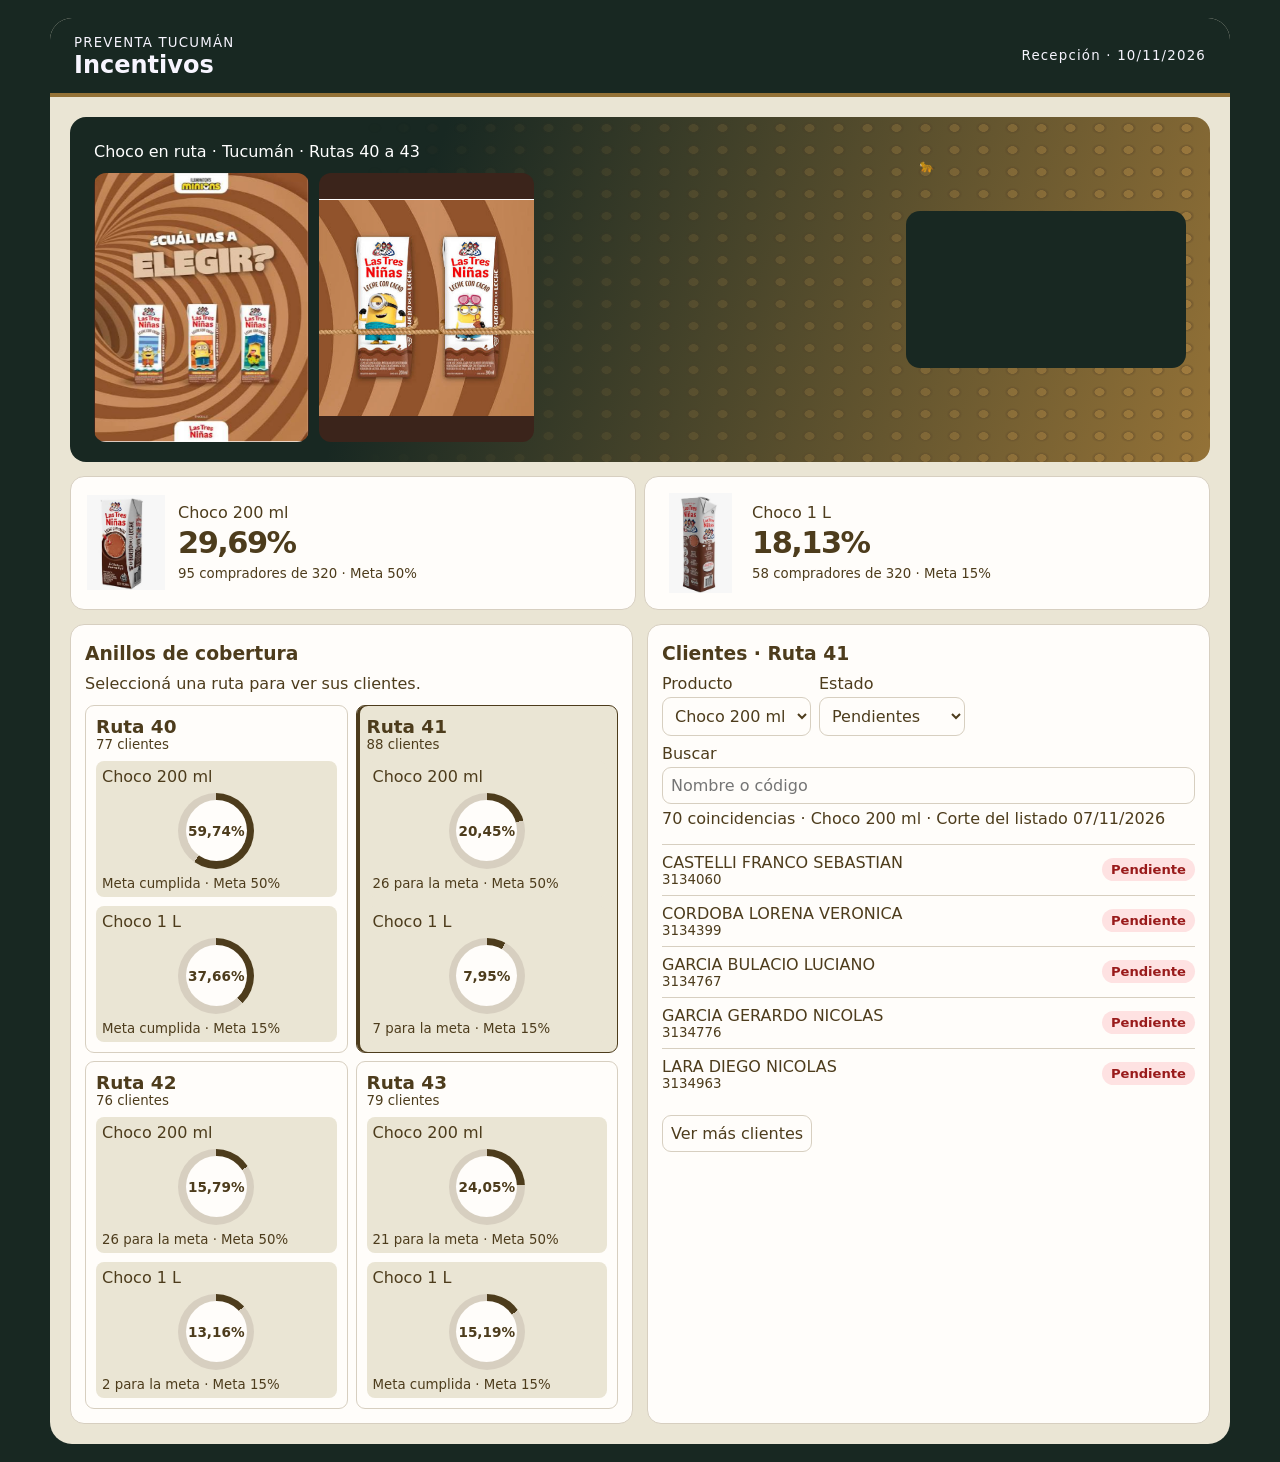
==== index.html @ 453c860d "Colocar publicidades Las Tres Niñas en el encabezado" ====
<!doctype html>
<html lang="es">
<head>
  <meta charset="utf-8" />
  <meta name="viewport" content="width=device-width, initial-scale=1" />
  <title>Incentivos de Venta</title>
  <meta name="theme-color" content="#182822" />
  <meta name="application-name" content="Incentivos de Venta" />
  <meta name="apple-mobile-web-app-capable" content="yes" />
  <meta name="apple-mobile-web-app-status-bar-style" content="default" />
  <meta name="apple-mobile-web-app-title" content="Incentivos de Venta" />
  <link rel="manifest" href="manifest.webmanifest" />
  <link rel="icon" type="image/png" sizes="192x192" href="assets/icon-192.png" />
  <link rel="apple-touch-icon" href="assets/icon-192.png" />
<style>body{margin:0;padding:clamp(0px,2vw,18px);background:#182822} #choco-fauna{max-width:1180px;margin:auto} #choco-fauna button:not([hidden]){cursor:pointer}</style><style>#fauna0 .banner-video{position:relative;z-index:1;width:min(34%,280px);flex:none;color:#fff} @media(max-width:620px){#fauna0 .overview{flex-wrap:wrap}#fauna0 .banner-video{width:min(100%,280px)}}</style><style>
#choco-fauna li b.cliente-comprador,#choco-fauna li b.cliente-pendiente{padding:4px 9px;border-radius:999px}
#choco-fauna li b.cliente-comprador{color:#166534;background:#dcfce7}
#choco-fauna li b.cliente-pendiente{color:#991b1b;background:#fee2e2}
</style>
<style>
#fauna0 .l3n-banner-publicidades{flex:1 1 300px;min-width:0}
#fauna0 .l3n-banner-fotos{display:grid;grid-template-columns:repeat(2,minmax(0,1fr));gap:10px;max-width:440px}
#fauna0 .l3n-banner-fotos img{display:block;width:100%;aspect-ratio:4/5;object-fit:contain;border-radius:12px;background:#3b241b}
</style>
</head><body>
<div id="choco-fauna"><div id="fauna0">
<header><div><small>PREVENTA TUCUMÁN</small><h2>Incentivos</h2></div><small id="fc0-corte"></small></header>
<main>
<div class="overview"><div class="l3n-banner-publicidades"><p>Choco en ruta · Tucumán · Rutas 40 a 43</p><div class="l3n-banner-fotos"><img src="./publicidad-l3n-1.png" alt="Las Tres Niñas y Minions. ¿Cuál vas a elegir?"><img src="./publicidad-l3n-2.png" alt="Dos diseños Minions de leche con cacao Las Tres Niñas"></div></div><span class="fauna-animal" aria-hidden="true">🐆</span><div class="banner-video" aria-label="Video destacado">
  <video aria-label="Publicidad de Las Tres Niñas" src="./las-tres-ninas.mp4" autoplay muted loop playsinline style="display:block;width:100%;aspect-ratio:16/9;object-fit:contain;border-radius:14px;background:#182822"></video>
</div></div>
<section class="metrics" id="fc0-mesa"></section>
<section class="surface"><h3>Anillos de cobertura</h3><p>Seleccioná una ruta para ver sus clientes.</p><div class="route-grid" id="fc0-rutas"></div></section>
<section class="surface"><h3 id="fc0-titulo">Clientes de la ruta</h3>
<div class="controls">
<label>Producto <select id="fc0-producto"><option value="0">Choco 200 ml</option><option value="1">Choco 1 L</option></select></label>
<label>Estado <select id="fc0-estado"><option value="0">Pendientes</option><option value="1">Compradores</option><option value="all">Todos</option></select></label>
<label>Buscar <input id="fc0-buscar" type="search" placeholder="Nombre o código"></label>
</div>
<p id="fc0-cuenta" aria-live="polite"></p><ul id="fc0-clientes"></ul><button type="button" class="cursor-interaction" id="fc0-mas" hidden>Ver más clientes</button>
</section>
</main>
</div>
</div>
<style>
#fauna0{color-scheme:light dark;--ink:light-dark(#18324a,#e4f0fa);--canvas:light-dark(#eef5f8,#111e2b);--paper:light-dark(#fff,#192b3a);--edge:light-dark(#ccdfe7,#3c586a);--accent:light-dark(#075c66,#80e3da);color:var(--ink);background:var(--canvas);border-radius:20px;overflow:hidden;font-family:system-ui,sans-serif}
#fauna0 header{background:light-dark(#12374c,#0e2838);color:#f0fbff;padding:22px;display:flex;justify-content:space-between;gap:12px;flex-wrap:wrap}
#fauna0 h2,#fauna0 h3{margin:4px 0 10px}
#fauna0 main{display:grid;gap:12px;padding:14px}
#fauna0 .surface,#fauna0 .metric{background:var(--paper);border-radius:14px;padding:14px}
#fauna0 .metrics,#fauna0 .route-grid{display:grid;grid-template-columns:repeat(2,minmax(0,1fr));gap:8px}
#fauna0 .metric strong{display:block;font-size:1.6em;color:var(--accent)}
#fauna0 button,#fauna0 select,#fauna0 input{font:inherit;color:inherit;background:var(--paper);border:1px solid var(--edge);border-radius:9px;padding:8px;box-sizing:border-box;max-width:100%}
#fauna0 .route-grid button{text-align:left}
#fauna0 [aria-pressed=true]{border-color:var(--accent);background:var(--canvas)}
#fauna0 .route-grid span{display:block;margin-top:5px}
#fauna0 .controls{display:flex;gap:8px;flex-wrap:wrap}
#fauna0 label{display:grid;gap:4px}
#fauna0 ul{padding:0;list-style:none}
#fauna0 li{display:flex;justify-content:space-between;gap:10px;border-top:1px solid var(--edge);padding:8px 0}
#fauna0 li small{display:block}
@media(max-width:450px){#fauna0 .route-grid{grid-template-columns:1fr}}

#fauna0{--ink:light-dark(#171c30,#eef0ff);--canvas:light-dark(#f1f2fa,#171a2b);--paper:light-dark(#fff,#24283e);--edge:light-dark(#dcdff0,#4c516d);--accent:light-dark(#4f39b8,#bdadff);border-radius:22px}
#fauna0 header{align-items:center;background:#171631;color:#f7f5ff;padding:14px 24px}
#fauna0 header h2{margin:0}
#fauna0 header small{letter-spacing:.09em}
#fauna0 main{grid-template-columns:minmax(0,1fr) minmax(0,1fr);gap:14px;padding:20px}
#fauna0 .overview,#fauna0 .metrics{grid-column:1/-1}
#fauna0 .overview{padding:20px 24px;border-radius:16px;color:#fff;background:radial-gradient(ellipse at 90% 0%,#674bc7,transparent 65%),#29204f}
#fauna0 .overview span{letter-spacing:.09em;font-size:.78em}
#fauna0 .overview p,#fauna0 .surface>p{margin:5px 0 12px}
#fauna0 .metric{border:1px solid var(--edge);padding:16px}
#fauna0 .metric strong{font-size:1.9em;letter-spacing:-.05em}
#fauna0 .route-grid{grid-template-columns:repeat(2,minmax(0,1fr))}
#fauna0 .route-grid button{padding:10px}
#fauna0 .route-grid button>b{font-size:1.15em}
#fauna0 .route-grid button>small{display:block}
#fauna0 .product-row{display:grid;grid-template-columns:1fr auto;gap:3px;margin-top:10px}
#fauna0 .product-row span{margin:0}
#fauna0 .product-row .rail,#fauna0 .product-row small{grid-column:1/-1}
#fauna0 .rail{height:6px;border-radius:9px;background:var(--edge);position:relative}
#fauna0 .rail i{display:block;height:100%;background:var(--accent);border-radius:9px}
#fauna0 .rail em{position:absolute;top:-2px;height:10px;width:2px;background:var(--ink)}
#fauna0 .controls label:last-child{width:100%}
#fauna0 li b{align-self:center;font-size:.82em;color:var(--accent)}
@media(max-width:740px){#fauna0 main{grid-template-columns:minmax(0,1fr)}}
@media(max-width:380px){#fauna0 main{padding:10px} #fauna0 .product-row{grid-template-columns:1fr}}

#fauna0{--ink:light-dark(#30251f,#fff0df);--canvas:light-dark(#f5eee4,#251b17);--paper:light-dark(#fffaf2,#382922);--edge:light-dark(#e7d6c4,#695045);--accent:light-dark(#8b4d2d,#edb284)}
#fauna0 header{background:#281913;border-bottom:4px solid #d7a270}
#fauna0 .overview{display:flex;justify-content:space-between;align-items:center;gap:14px;background:radial-gradient(ellipse at 85% 15%,#875031,transparent 65%),#3b241b;min-height:112px}
#fauna0 .overview h2{font-size:clamp(2rem,5vw,3.6rem);line-height:1;letter-spacing:-.055em;margin:8px 0}
#fauna0 .brand-logo{background:#fff;border-radius:9px;padding:7px;width:min(37%,220px);height:auto;box-sizing:border-box}
#fauna0 .metric{display:flex;align-items:center;gap:13px;overflow:hidden}
#fauna0 .metric img{width:clamp(36px,9vw,78px);height:100px;object-fit:contain;flex:none}
#fauna0 .metric strong{margin:3px 0}
#fauna0 .surface{border:1px solid var(--edge)}
#fauna0 [aria-pressed=true]{box-shadow:inset 3px 0 var(--accent)}
@media(max-width:520px){#fauna0 .metric{flex-direction:column;align-items:flex-start;gap:4px;padding:10px}#fauna0 .metric img{height:65px;width:54px}#fauna0 .metric strong{font-size:1.5em}}

#fauna0{--canvas:light-dark(#eae5d4,#20202a);--paper:light-dark(#fffdfa,#2f303a);--ink:light-dark(#4d3c1c,#f7f1ee);--edge:light-dark(#d7cfc0,#555565);--accent:light-dark(#4d3c1c,#f7cfa4)}
#fauna0 header{background:#182822;border-color:#947237}
#fauna0 .overview{position:relative;isolation:isolate;overflow:hidden;background:linear-gradient(110deg,#182822 30%,#947237);min-height:145px}
#fauna0 .overview:before{content:"";position:absolute;inset:0;z-index:-1;background-image:radial-gradient(ellipse at center,#c7984e 23%,#513c29 26%,transparent 39%);background-size:29px 22px;opacity:.34;mask-image:linear-gradient(90deg,transparent 25%,#000)}
#fauna0 .overview>div{z-index:1}
#fauna0 .fauna-animal{font-size:clamp(44px,10vw,94px);position:absolute;right:24%;top:12%;opacity:.8}
#fauna0 .brand-logo{z-index:1}
@media(max-width:520px){#fauna0 .overview{flex-wrap:wrap} #fauna0 .overview h2{font-size:1.85em} #fauna0 .fauna-animal{right:7%;top:auto;bottom:5%}}

#fauna1{color-scheme:light dark;--ink:light-dark(#18324a,#e4f0fa);--canvas:light-dark(#eef5f8,#111e2b);--paper:light-dark(#fff,#192b3a);--edge:light-dark(#ccdfe7,#3c586a);--accent:light-dark(#075c66,#80e3da);color:var(--ink);background:var(--canvas);border-radius:20px;overflow:hidden;font-family:system-ui,sans-serif}
#fauna1 header{background:light-dark(#12374c,#0e2838);color:#f0fbff;padding:22px;display:flex;justify-content:space-between;gap:12px;flex-wrap:wrap}
#fauna1 h2,#fauna1 h3{margin:4px 0 10px}
#fauna1 main{display:grid;gap:12px;padding:14px}
#fauna1 .surface,#fauna1 .metric{background:var(--paper);border-radius:14px;padding:14px}
#fauna1 .metrics,#fauna1 .route-grid{display:grid;grid-template-columns:repeat(2,minmax(0,1fr));gap:8px}
#fauna1 .metric strong{display:block;font-size:1.6em;color:var(--accent)}
#fauna1 button,#fauna1 select,#fauna1 input{font:inherit;color:inherit;background:var(--paper);border:1px solid var(--edge);border-radius:9px;padding:8px;box-sizing:border-box;max-width:100%}
#fauna1 .route-grid button{text-align:left}
#fauna1 [aria-pressed=true]{border-color:var(--accent);background:var(--canvas)}
#fauna1 .route-grid span{display:block;margin-top:5px}
#fauna1 .controls{display:flex;gap:8px;flex-wrap:wrap}
#fauna1 label{display:grid;gap:4px}
#fauna1 ul{padding:0;list-style:none}
#fauna1 li{display:flex;justify-content:space-between;gap:10px;border-top:1px solid var(--edge);padding:8px 0}
#fauna1 li small{display:block}
@media(max-width:450px){#fauna1 .route-grid{grid-template-columns:1fr}}

#fauna1{--ink:light-dark(#171c30,#eef0ff);--canvas:light-dark(#f1f2fa,#171a2b);--paper:light-dark(#fff,#24283e);--edge:light-dark(#dcdff0,#4c516d);--accent:light-dark(#4f39b8,#bdadff);border-radius:22px}
#fauna1 header{align-items:center;background:#171631;color:#f7f5ff;padding:14px 24px}
#fauna1 header h2{margin:0}
#fauna1 header small{letter-spacing:.09em}
#fauna1 main{grid-template-columns:minmax(0,1fr) minmax(0,1fr);gap:14px;padding:20px}
#fauna1 .overview,#fauna1 .metrics{grid-column:1/-1}
#fauna1 .overview{padding:20px 24px;border-radius:16px;color:#fff;background:radial-gradient(ellipse at 90% 0%,#674bc7,transparent 65%),#29204f}
#fauna1 .overview span{letter-spacing:.09em;font-size:.78em}
#fauna1 .overview p,#fauna1 .surface>p{margin:5px 0 12px}
#fauna1 .metric{border:1px solid var(--edge);padding:16px}
#fauna1 .metric strong{font-size:1.9em;letter-spacing:-.05em}
#fauna1 .route-grid{grid-template-columns:repeat(2,minmax(0,1fr))}
#fauna1 .route-grid button{padding:10px}
#fauna1 .route-grid button>b{font-size:1.15em}
#fauna1 .route-grid button>small{display:block}
#fauna1 .product-row{display:grid;grid-template-columns:1fr auto;gap:3px;margin-top:10px}
#fauna1 .product-row span{margin:0}
#fauna1 .product-row .rail,#fauna1 .product-row small{grid-column:1/-1}
#fauna1 .rail{height:6px;border-radius:9px;background:var(--edge);position:relative}
#fauna1 .rail i{display:block;height:100%;background:var(--accent);border-radius:9px}
#fauna1 .rail em{position:absolute;top:-2px;height:10px;width:2px;background:var(--ink)}
#fauna1 .controls label:last-child{width:100%}
#fauna1 li b{align-self:center;font-size:.82em;color:var(--accent)}
@media(max-width:740px){#fauna1 main{grid-template-columns:minmax(0,1fr)}}
@media(max-width:380px){#fauna1 main{padding:10px} #fauna1 .product-row{grid-template-columns:1fr}}

#fauna1{--ink:light-dark(#30251f,#fff0df);--canvas:light-dark(#f5eee4,#251b17);--paper:light-dark(#fffaf2,#382922);--edge:light-dark(#e7d6c4,#695045);--accent:light-dark(#8b4d2d,#edb284)}
#fauna1 header{background:#281913;border-bottom:4px solid #d7a270}
#fauna1 .overview{display:flex;justify-content:space-between;align-items:center;gap:14px;background:radial-gradient(ellipse at 85% 15%,#875031,transparent 65%),#3b241b;min-height:112px}
#fauna1 .overview h2{font-size:clamp(2rem,5vw,3.6rem);line-height:1;letter-spacing:-.055em;margin:8px 0}
#fauna1 .brand-logo{background:#fff;border-radius:9px;padding:7px;width:min(37%,220px);height:auto;box-sizing:border-box}
#fauna1 .metric{display:flex;align-items:center;gap:13px;overflow:hidden}
#fauna1 .metric img{width:clamp(36px,9vw,78px);height:100px;object-fit:contain;flex:none}
#fauna1 .metric strong{margin:3px 0}
#fauna1 .surface{border:1px solid var(--edge)}
#fauna1 [aria-pressed=true]{box-shadow:inset 3px 0 var(--accent)}
@media(max-width:520px){#fauna1 .metric{flex-direction:column;align-items:flex-start;gap:4px;padding:10px}#fauna1 .metric img{height:65px;width:54px}#fauna1 .metric strong{font-size:1.5em}}

#fauna1{--canvas:light-dark(#ebebf8,#20202a);--paper:light-dark(#fffdfa,#2f303a);--ink:light-dark(#41386e,#f7f1ee);--edge:light-dark(#d7cfc0,#555565);--accent:light-dark(#41386e,#f7cfa4)}
#fauna1 header{background:#181b3a;border-color:#564f91}
#fauna1 .overview{position:relative;isolation:isolate;overflow:hidden;background:linear-gradient(110deg,#181b3a 30%,#564f91);min-height:145px}
#fauna1 .overview:before{content:"";position:absolute;inset:0;z-index:-1;background-image:radial-gradient(circle,#d9dcf9 1px,transparent 2px);background-size:27px 29px;opacity:.34;mask-image:linear-gradient(90deg,transparent 25%,#000)}
#fauna1 .overview>div{z-index:1}
#fauna1 .fauna-animal{font-size:clamp(44px,10vw,94px);position:absolute;right:24%;top:12%;opacity:.8}
#fauna1 .brand-logo{z-index:1}
@media(max-width:520px){#fauna1 .overview{flex-wrap:wrap} #fauna1 .overview h2{font-size:1.85em} #fauna1 .fauna-animal{right:7%;top:auto;bottom:5%}}

#fauna2{color-scheme:light dark;--ink:light-dark(#18324a,#e4f0fa);--canvas:light-dark(#eef5f8,#111e2b);--paper:light-dark(#fff,#192b3a);--edge:light-dark(#ccdfe7,#3c586a);--accent:light-dark(#075c66,#80e3da);color:var(--ink);background:var(--canvas);border-radius:20px;overflow:hidden;font-family:system-ui,sans-serif}
#fauna2 header{background:light-dark(#12374c,#0e2838);color:#f0fbff;padding:22px;display:flex;justify-content:space-between;gap:12px;flex-wrap:wrap}
#fauna2 h2,#fauna2 h3{margin:4px 0 10px}
#fauna2 main{display:grid;gap:12px;padding:14px}
#fauna2 .surface,#fauna2 .metric{background:var(--paper);border-radius:14px;padding:14px}
#fauna2 .metrics,#fauna2 .route-grid{display:grid;grid-template-columns:repeat(2,minmax(0,1fr));gap:8px}
#fauna2 .metric strong{display:block;font-size:1.6em;color:var(--accent)}
#fauna2 button,#fauna2 select,#fauna2 input{font:inherit;color:inherit;background:var(--paper);border:1px solid var(--edge);border-radius:9px;padding:8px;box-sizing:border-box;max-width:100%}
#fauna2 .route-grid button{text-align:left}
#fauna2 [aria-pressed=true]{border-color:var(--accent);background:var(--canvas)}
#fauna2 .route-grid span{display:block;margin-top:5px}
#fauna2 .controls{display:flex;gap:8px;flex-wrap:wrap}
#fauna2 label{display:grid;gap:4px}
#fauna2 ul{padding:0;list-style:none}
#fauna2 li{display:flex;justify-content:space-between;gap:10px;border-top:1px solid var(--edge);padding:8px 0}
#fauna2 li small{display:block}
@media(max-width:450px){#fauna2 .route-grid{grid-template-columns:1fr}}

#fauna2{--ink:light-dark(#171c30,#eef0ff);--canvas:light-dark(#f1f2fa,#171a2b);--paper:light-dark(#fff,#24283e);--edge:light-dark(#dcdff0,#4c516d);--accent:light-dark(#4f39b8,#bdadff);border-radius:22px}
#fauna2 header{align-items:center;background:#171631;color:#f7f5ff;padding:14px 24px}
#fauna2 header h2{margin:0}
#fauna2 header small{letter-spacing:.09em}
#fauna2 main{grid-template-columns:minmax(0,1fr) minmax(0,1fr);gap:14px;padding:20px}
#fauna2 .overview,#fauna2 .metrics{grid-column:1/-1}
#fauna2 .overview{padding:20px 24px;border-radius:16px;color:#fff;background:radial-gradient(ellipse at 90% 0%,#674bc7,transparent 65%),#29204f}
#fauna2 .overview span{letter-spacing:.09em;font-size:.78em}
#fauna2 .overview p,#fauna2 .surface>p{margin:5px 0 12px}
#fauna2 .metric{border:1px solid var(--edge);padding:16px}
#fauna2 .metric strong{font-size:1.9em;letter-spacing:-.05em}
#fauna2 .route-grid{grid-template-columns:repeat(2,minmax(0,1fr))}
#fauna2 .route-grid button{padding:10px}
#fauna2 .route-grid button>b{font-size:1.15em}
#fauna2 .route-grid button>small{display:block}
#fauna2 .product-row{display:grid;grid-template-columns:1fr auto;gap:3px;margin-top:10px}
#fauna2 .product-row span{margin:0}
#fauna2 .product-row .rail,#fauna2 .product-row small{grid-column:1/-1}
#fauna2 .rail{height:6px;border-radius:9px;background:var(--edge);position:relative}
#fauna2 .rail i{display:block;height:100%;background:var(--accent);border-radius:9px}
#fauna2 .rail em{position:absolute;top:-2px;height:10px;width:2px;background:var(--ink)}
#fauna2 .controls label:last-child{width:100%}
#fauna2 li b{align-self:center;font-size:.82em;color:var(--accent)}
@media(max-width:740px){#fauna2 main{grid-template-columns:minmax(0,1fr)}}
@media(max-width:380px){#fauna2 main{padding:10px} #fauna2 .product-row{grid-template-columns:1fr}}

#fauna2{--ink:light-dark(#30251f,#fff0df);--canvas:light-dark(#f5eee4,#251b17);--paper:light-dark(#fffaf2,#382922);--edge:light-dark(#e7d6c4,#695045);--accent:light-dark(#8b4d2d,#edb284)}
#fauna2 header{background:#281913;border-bottom:4px solid #d7a270}
#fauna2 .overview{display:flex;justify-content:space-between;align-items:center;gap:14px;background:radial-gradient(ellipse at 85% 15%,#875031,transparent 65%),#3b241b;min-height:112px}
#fauna2 .overview h2{font-size:clamp(2rem,5vw,3.6rem);line-height:1;letter-spacing:-.055em;margin:8px 0}
#fauna2 .brand-logo{background:#fff;border-radius:9px;padding:7px;width:min(37%,220px);height:auto;box-sizing:border-box}
#fauna2 .metric{display:flex;align-items:center;gap:13px;overflow:hidden}
#fauna2 .metric img{width:clamp(36px,9vw,78px);height:100px;object-fit:contain;flex:none}
#fauna2 .metric strong{margin:3px 0}
#fauna2 .surface{border:1px solid var(--edge)}
#fauna2 [aria-pressed=true]{box-shadow:inset 3px 0 var(--accent)}
@media(max-width:520px){#fauna2 .metric{flex-direction:column;align-items:flex-start;gap:4px;padding:10px}#fauna2 .metric img{height:65px;width:54px}#fauna2 .metric strong{font-size:1.5em}}

#fauna2{--canvas:light-dark(#fae9dc,#20202a);--paper:light-dark(#fffdfa,#2f303a);--ink:light-dark(#7d4235,#f7f1ee);--edge:light-dark(#d7cfc0,#555565);--accent:light-dark(#7d4235,#f7cfa4)}
#fauna2 header{background:#143c39;border-color:#8a4642}
#fauna2 .overview{position:relative;isolation:isolate;overflow:hidden;background:linear-gradient(110deg,#143c39 30%,#8a4642);min-height:145px}
#fauna2 .overview:before{content:"";position:absolute;inset:0;z-index:-1;background-image:repeating-linear-gradient(125deg,transparent 0 10px,#ffc7a333 12px 14px,transparent 15px 24px);background-size:auto;opacity:.34;mask-image:linear-gradient(90deg,transparent 25%,#000)}
#fauna2 .overview>div{z-index:1}
#fauna2 .fauna-animal{font-size:clamp(44px,10vw,94px);position:absolute;right:24%;top:12%;opacity:.8}
#fauna2 .brand-logo{z-index:1}
@media(max-width:520px){#fauna2 .overview{flex-wrap:wrap} #fauna2 .overview h2{font-size:1.85em} #fauna2 .fauna-animal{right:7%;top:auto;bottom:5%}}

#fauna3{color-scheme:light dark;--ink:light-dark(#18324a,#e4f0fa);--canvas:light-dark(#eef5f8,#111e2b);--paper:light-dark(#fff,#192b3a);--edge:light-dark(#ccdfe7,#3c586a);--accent:light-dark(#075c66,#80e3da);color:var(--ink);background:var(--canvas);border-radius:20px;overflow:hidden;font-family:system-ui,sans-serif}
#fauna3 header{background:light-dark(#12374c,#0e2838);color:#f0fbff;padding:22px;display:flex;justify-content:space-between;gap:12px;flex-wrap:wrap}
#fauna3 h2,#fauna3 h3{margin:4px 0 10px}
#fauna3 main{display:grid;gap:12px;padding:14px}
#fauna3 .surface,#fauna3 .metric{background:var(--paper);border-radius:14px;padding:14px}
#fauna3 .metrics,#fauna3 .route-grid{display:grid;grid-template-columns:repeat(2,minmax(0,1fr));gap:8px}
#fauna3 .metric strong{display:block;font-size:1.6em;color:var(--accent)}
#fauna3 button,#fauna3 select,#fauna3 input{font:inherit;color:inherit;background:var(--paper);border:1px solid var(--edge);border-radius:9px;padding:8px;box-sizing:border-box;max-width:100%}
#fauna3 .route-grid button{text-align:left}
#fauna3 [aria-pressed=true]{border-color:var(--accent);background:var(--canvas)}
#fauna3 .route-grid span{display:block;margin-top:5px}
#fauna3 .controls{display:flex;gap:8px;flex-wrap:wrap}
#fauna3 label{display:grid;gap:4px}
#fauna3 ul{padding:0;list-style:none}
#fauna3 li{display:flex;justify-content:space-between;gap:10px;border-top:1px solid var(--edge);padding:8px 0}
#fauna3 li small{display:block}
@media(max-width:450px){#fauna3 .route-grid{grid-template-columns:1fr}}

#fauna3{--ink:light-dark(#171c30,#eef0ff);--canvas:light-dark(#f1f2fa,#171a2b);--paper:light-dark(#fff,#24283e);--edge:light-dark(#dcdff0,#4c516d);--accent:light-dark(#4f39b8,#bdadff);border-radius:22px}
#fauna3 header{align-items:center;background:#171631;color:#f7f5ff;padding:14px 24px}
#fauna3 header h2{margin:0}
#fauna3 header small{letter-spacing:.09em}
#fauna3 main{grid-template-columns:minmax(0,1fr) minmax(0,1fr);gap:14px;padding:20px}
#fauna3 .overview,#fauna3 .metrics{grid-column:1/-1}
#fauna3 .overview{padding:20px 24px;border-radius:16px;color:#fff;background:radial-gradient(ellipse at 90% 0%,#674bc7,transparent 65%),#29204f}
#fauna3 .overview span{letter-spacing:.09em;font-size:.78em}
#fauna3 .overview p,#fauna3 .surface>p{margin:5px 0 12px}
#fauna3 .metric{border:1px solid var(--edge);padding:16px}
#fauna3 .metric strong{font-size:1.9em;letter-spacing:-.05em}
#fauna3 .route-grid{grid-template-columns:repeat(2,minmax(0,1fr))}
#fauna3 .route-grid button{padding:10px}
#fauna3 .route-grid button>b{font-size:1.15em}
#fauna3 .route-grid button>small{display:block}
#fauna3 .product-row{display:grid;grid-template-columns:1fr auto;gap:3px;margin-top:10px}
#fauna3 .product-row span{margin:0}
#fauna3 .product-row .rail,#fauna3 .product-row small{grid-column:1/-1}
#fauna3 .rail{height:6px;border-radius:9px;background:var(--edge);position:relative}
#fauna3 .rail i{display:block;height:100%;background:var(--accent);border-radius:9px}
#fauna3 .rail em{position:absolute;top:-2px;height:10px;width:2px;background:var(--ink)}
#fauna3 .controls label:last-child{width:100%}
#fauna3 li b{align-self:center;font-size:.82em;color:var(--accent)}
@media(max-width:740px){#fauna3 main{grid-template-columns:minmax(0,1fr)}}
@media(max-width:380px){#fauna3 main{padding:10px} #fauna3 .product-row{grid-template-columns:1fr}}

#fauna3{--ink:light-dark(#30251f,#fff0df);--canvas:light-dark(#f5eee4,#251b17);--paper:light-dark(#fffaf2,#382922);--edge:light-dark(#e7d6c4,#695045);--accent:light-dark(#8b4d2d,#edb284)}
#fauna3 header{background:#281913;border-bottom:4px solid #d7a270}
#fauna3 .overview{display:flex;justify-content:space-between;align-items:center;gap:14px;background:radial-gradient(ellipse at 85% 15%,#875031,transparent 65%),#3b241b;min-height:112px}
#fauna3 .overview h2{font-size:clamp(2rem,5vw,3.6rem);line-height:1;letter-spacing:-.055em;margin:8px 0}
#fauna3 .brand-logo{background:#fff;border-radius:9px;padding:7px;width:min(37%,220px);height:auto;box-sizing:border-box}
#fauna3 .metric{display:flex;align-items:center;gap:13px;overflow:hidden}
#fauna3 .metric img{width:clamp(36px,9vw,78px);height:100px;object-fit:contain;flex:none}
#fauna3 .metric strong{margin:3px 0}
#fauna3 .surface{border:1px solid var(--edge)}
#fauna3 [aria-pressed=true]{box-shadow:inset 3px 0 var(--accent)}
@media(max-width:520px){#fauna3 .metric{flex-direction:column;align-items:flex-start;gap:4px;padding:10px}#fauna3 .metric img{height:65px;width:54px}#fauna3 .metric strong{font-size:1.5em}}

#fauna3{--canvas:light-dark(#e7eff2,#20202a);--paper:light-dark(#fffdfa,#2f303a);--ink:light-dark(#305b69,#f7f1ee);--edge:light-dark(#d7cfc0,#555565);--accent:light-dark(#305b69,#f7cfa4)}
#fauna3 header{background:#143045;border-color:#457180}
#fauna3 .overview{position:relative;isolation:isolate;overflow:hidden;background:linear-gradient(110deg,#143045 30%,#457180);min-height:145px}
#fauna3 .overview:before{content:"";position:absolute;inset:0;z-index:-1;background-image:repeating-linear-gradient(165deg,transparent 0 17px,#bbdeea33 18px 20px,transparent 21px 29px);background-size:auto;opacity:.34;mask-image:linear-gradient(90deg,transparent 25%,#000)}
#fauna3 .overview>div{z-index:1}
#fauna3 .fauna-animal{font-size:clamp(44px,10vw,94px);position:absolute;right:24%;top:12%;opacity:.8}
#fauna3 .brand-logo{z-index:1}
@media(max-width:520px){#fauna3 .overview{flex-wrap:wrap} #fauna3 .overview h2{font-size:1.85em} #fauna3 .fauna-animal{right:7%;top:auto;bottom:5%}}


#choco-fauna .indicator{margin-top:9px;display:grid;gap:3px;padding:6px;background:var(--canvas);border-radius:8px}
#choco-fauna .indicator span{margin:0}
#choco-fauna .ring{width:76px;height:76px;margin:4px auto;border-radius:50%;background:conic-gradient(var(--accent) var(--sweep),var(--edge) 0);display:grid;place-items:center}
#choco-fauna .ring strong{width:61px;height:61px;display:grid;place-items:center;background:var(--paper);border-radius:50%;font-size:.85em}
#fauna1 .route-grid,#fauna2 .route-grid,#fauna3 .route-grid{grid-template-columns:1fr}
#fauna1 .route-grid button,#fauna2 .route-grid button,#fauna3 .route-grid button{display:grid;grid-template-columns:repeat(2,minmax(0,1fr));column-gap:8px}
#fauna1 .route-grid button>b,#fauna2 .route-grid button>b,#fauna3 .route-grid button>b{grid-column:1}
#fauna1 .route-grid button>small,#fauna2 .route-grid button>small,#fauna3 .route-grid button>small{text-align:right}
#choco-fauna .steps{display:grid;grid-template-columns:repeat(8,minmax(0,1fr));gap:3px}
#choco-fauna .steps i,#choco-fauna .gap-bar{height:7px;border-radius:4px;background:var(--edge)}
#choco-fauna .steps .filled,#choco-fauna .gap-bar i{background:var(--accent)}
#choco-fauna .gap-bar i{display:block;height:100%;border-radius:4px}
</style>

<script type="application/json" id="choco-art">["[data-uri]", "[data-uri]"]</script>
<script>
(async () => {
 const root=document.getElementById('fauna0');
 const get=id=>root.querySelector('#fc0-'+id);
 async function load(path) {
  const response = await fetch(path, {cache:"no-store"});
  if (!response.ok) throw new Error("No se pudo cargar "+path);
  return response.json();
 }
 const [report, detail] = await Promise.all([load("./choco-noviembre.json"),load("./choco-clientes.json")]);
 const data = {...report, clientes: detail.clientes};
 const productArt=JSON.parse(document.getElementById("choco-art").textContent);
 const products=[['Choco 200 ml','choco200ml',50,3],['Choco 1 L','choco1L',15,2]];
 const view=0;
 const pct=(n,b)=>(100*n/b).toLocaleString('es-AR',{maximumFractionDigits:2})+'%';
 let route='41',limit=5;
 const updated = new Date(data.updatedAt);
 get('corte').textContent = data.corte ? 'Corte del reporte · '+data.corte :
   (Number.isNaN(updated.valueOf()) ? 'Avance del reporte' : 'Recepción · '+updated.toLocaleDateString('es-AR',{timeZone:'America/Argentina/Buenos_Aires'}));

 const summary=data.avanceReporte;
 const routes=summary.porRuta;
 const gap=(r,key,goal)=>Math.max(0,Math.ceil(r.clientesBase*goal/100)-r[key]);
 const totalGap=([,key,goal])=>routes.reduce((sum,r)=>sum+gap(r,key,goal),0);
 get('mesa').innerHTML=products.map((p,i)=>{
   const [name,key,goal]=p;
   const buyers=summary[key], base=summary.clientesBase;
   const facts=[
     [pct(buyers,base), buyers+' compradores de '+base+' · Meta '+goal+'%'],
     [routes.filter(r=>gap(r,key,goal)===0).length+' de '+routes.length,'rutas en meta · Objetivo '+goal+'%'],
     [buyers+' compradores','Cobertura general '+pct(buyers,base)+' · Meta '+goal+'%'],
     [totalGap(p)+' faltantes','Suma de brechas por ruta · Meta '+goal+'%']
   ];
   return '<article class="metric"><img alt="" src="'+productArt[i]+'"><div>'+name+'<strong>'+facts[view][0]+'</strong><small>'+facts[view][1]+'</small></div></article>';
 }).join('');
 const order=view===3 ? [...routes].sort((a,b)=>products.reduce((sum,[,key,goal])=>sum+gap(b,key,goal)-gap(a,key,goal),0)) : routes;
 for(const [rank,row] of order.entries()){
  const button=document.createElement('button');
  button.type='button'; button.className='cursor-interaction'; button.dataset.route=row.ruta;
  button.innerHTML='<b>'+(view===3?(rank+1)+' · ':'')+'Ruta '+row.ruta+'</b><small>'+row.clientesBase+' clientes</small>'+products.map(([name,key,goal])=>{
   const missing=gap(row,key,goal);
   const coverage=100*row[key]/row.clientesBase;
   const label=missing?missing+' para la meta':'Meta cumplida';
   const needed=Math.ceil(row.clientesBase*goal/100);
   const steps=Array.from({length:8},(_,i)=>'<i class="'+(i<Math.floor(8*Math.min(row[key]/needed,1))?'filled':'')+'"></i>').join('');
   const indicators=[
    '<div class="ring" style="--sweep:'+coverage+'%"><strong>'+pct(row[key],row.clientesBase)+'</strong></div><small>'+label+' · Meta '+goal+'%</small>',
    '<strong>'+row[key]+' / '+needed+'</strong><small>Compradores / meta · '+label+'</small>',
    '<div class="steps" aria-hidden="true">'+steps+'</div><strong>'+row[key]+' de '+needed+'</strong><small>'+label+'</small>',
    '<div class="gap-bar" aria-hidden="true"><i style="width:'+100*missing/Math.max(1,...routes.map(r=>gap(r,key,goal)))+'%"></i></div><strong>'+missing+' faltantes</strong><small>'+pct(row[key],row.clientesBase)+' de cobertura · Meta '+goal+'%</small>'
   ];
   return '<div class="indicator"><span>'+name+'</span>'+indicators[view]+'</div>';
  }).join('');
  button.addEventListener('click',()=>{route=row.ruta;limit=5;render()});
  get('rutas').append(button);
 }
 function render(){
  for(const button of get('rutas').children)button.setAttribute('aria-pressed',String(button.dataset.route===route));
  const [name,, ,index]=products[Number(get('producto').value)];
  const status=get('estado').value;
  const search=get('buscar').value.trim().toLocaleLowerCase('es');
  const rows=data.clientes.filter(r=>r[0]===route&&(status==='all'||String(r[index])===status)&&(r[1].includes(search)||String(r[4]||'').toLocaleLowerCase('es').includes(search)));
  get('titulo').textContent='Clientes · Ruta '+route;
  get('cuenta').textContent=rows.length+' coincidencias · '+name+
    (detail.corte ? ' · Corte del listado '+detail.corte : '');
  get('clientes').replaceChildren(...rows.slice(0,limit).map(r=>{
   const li=document.createElement('li'),label=document.createElement('span'),code=document.createElement('small'),badge=document.createElement('b');
   label.textContent=r[4]||r[1];code.textContent=r[1];label.append(code);badge.textContent=r[index]?'Comprador':'Pendiente';badge.className=r[index]?'cliente-comprador':'cliente-pendiente';li.append(label,badge);return li;
  }));
  get('mas').hidden=rows.length<=limit;
 }
 for(const id of ['producto','estado','buscar'])get(id).addEventListener('input',()=>{limit=5;render()});
 get('mas').addEventListener('click',()=>{limit+=10;render()});
 render();
})().catch(error => {
 console.error(error);
 document.getElementById('fc0-corte').textContent = 'No se pudo cargar el reporte. Volvé a intentar.';
});
</script>
<script>if ("serviceWorker" in navigator) navigator.serviceWorker.register("./sw.js").catch(console.error);</script>
</body></html>
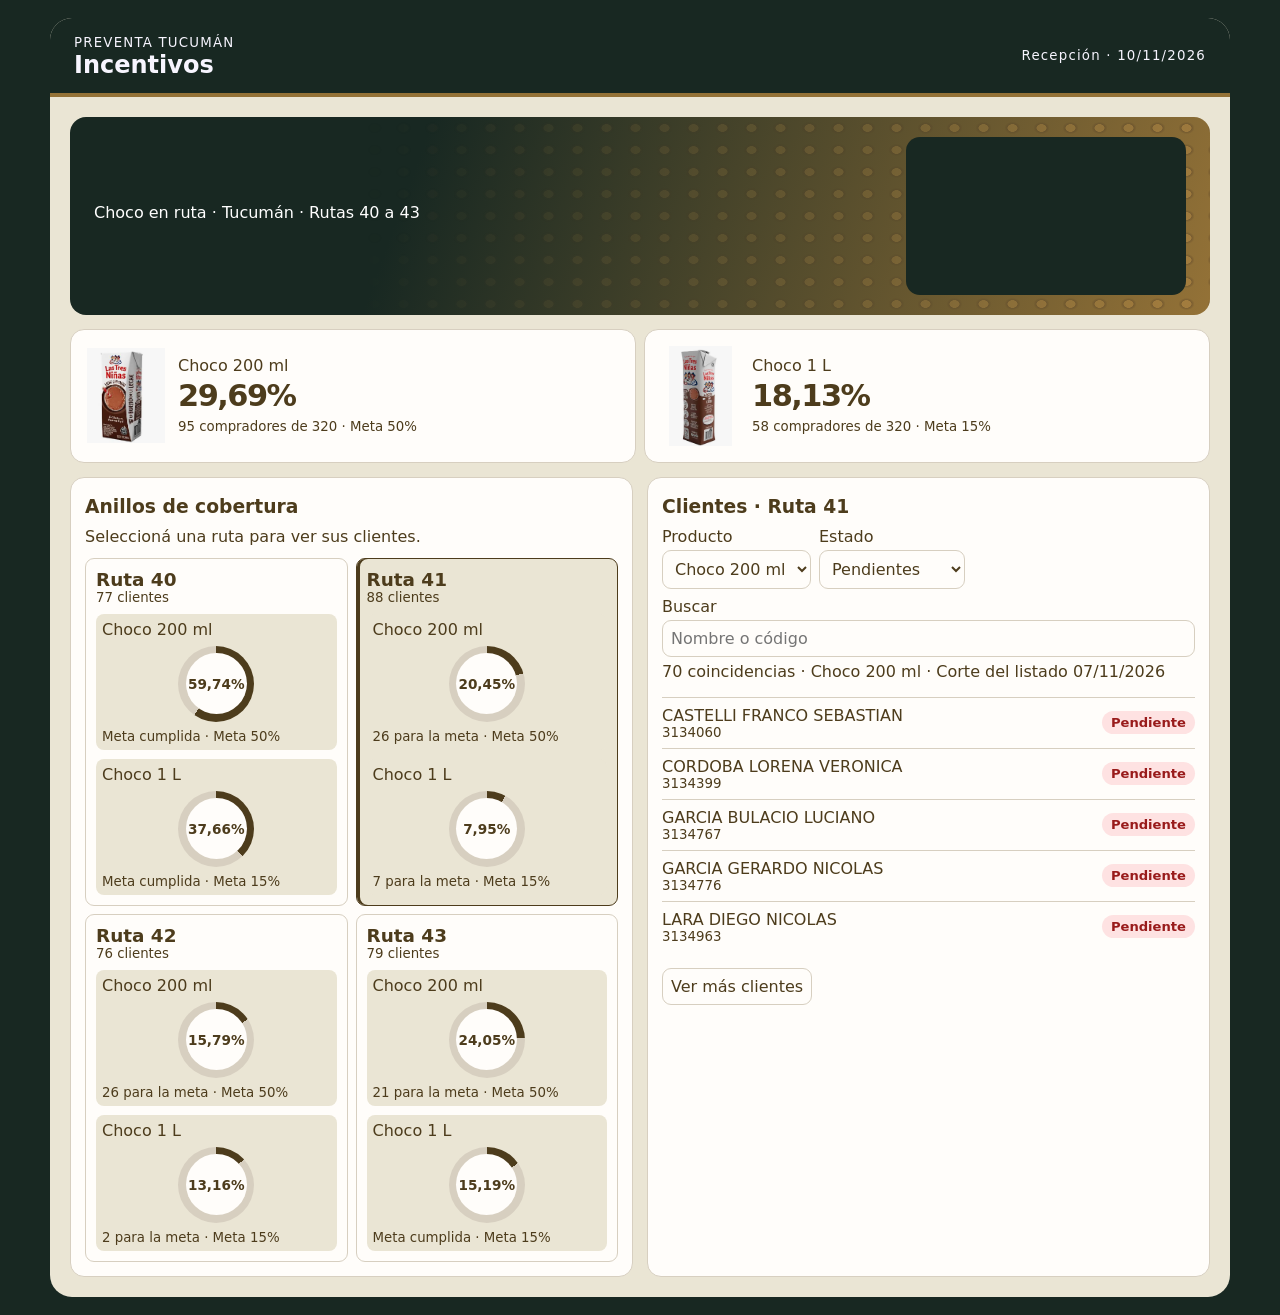
==== commit 0c6aa64f: "Quitar imágenes publicitarias del encabezado" ====
--- a/index.html
+++ b/index.html
@@ -17,16 +17,11 @@
 #choco-fauna li b.cliente-comprador{color:#166534;background:#dcfce7}
 #choco-fauna li b.cliente-pendiente{color:#991b1b;background:#fee2e2}
 </style>
-<style>
-#fauna0 .l3n-banner-publicidades{flex:1 1 300px;min-width:0}
-#fauna0 .l3n-banner-fotos{display:grid;grid-template-columns:repeat(2,minmax(0,1fr));gap:10px;max-width:440px}
-#fauna0 .l3n-banner-fotos img{display:block;width:100%;aspect-ratio:4/5;object-fit:contain;border-radius:12px;background:#3b241b}
-</style>
 </head><body>
 <div id="choco-fauna"><div id="fauna0">
 <header><div><small>PREVENTA TUCUMÁN</small><h2>Incentivos</h2></div><small id="fc0-corte"></small></header>
 <main>
-<div class="overview"><div class="l3n-banner-publicidades"><p>Choco en ruta · Tucumán · Rutas 40 a 43</p><div class="l3n-banner-fotos"><img src="./publicidad-l3n-1.png" alt="Las Tres Niñas y Minions. ¿Cuál vas a elegir?"><img src="./publicidad-l3n-2.png" alt="Dos diseños Minions de leche con cacao Las Tres Niñas"></div></div><span class="fauna-animal" aria-hidden="true">🐆</span><div class="banner-video" aria-label="Video destacado">
+<div class="overview"><div><p>Choco en ruta · Tucumán · Rutas 40 a 43</p></div><span class="fauna-animal" aria-hidden="true">🐆</span><div class="banner-video" aria-label="Video destacado">
   <video aria-label="Publicidad de Las Tres Niñas" src="./las-tres-ninas.mp4" autoplay muted loop playsinline style="display:block;width:100%;aspect-ratio:16/9;object-fit:contain;border-radius:14px;background:#182822"></video>
 </div></div>
 <section class="metrics" id="fc0-mesa"></section>
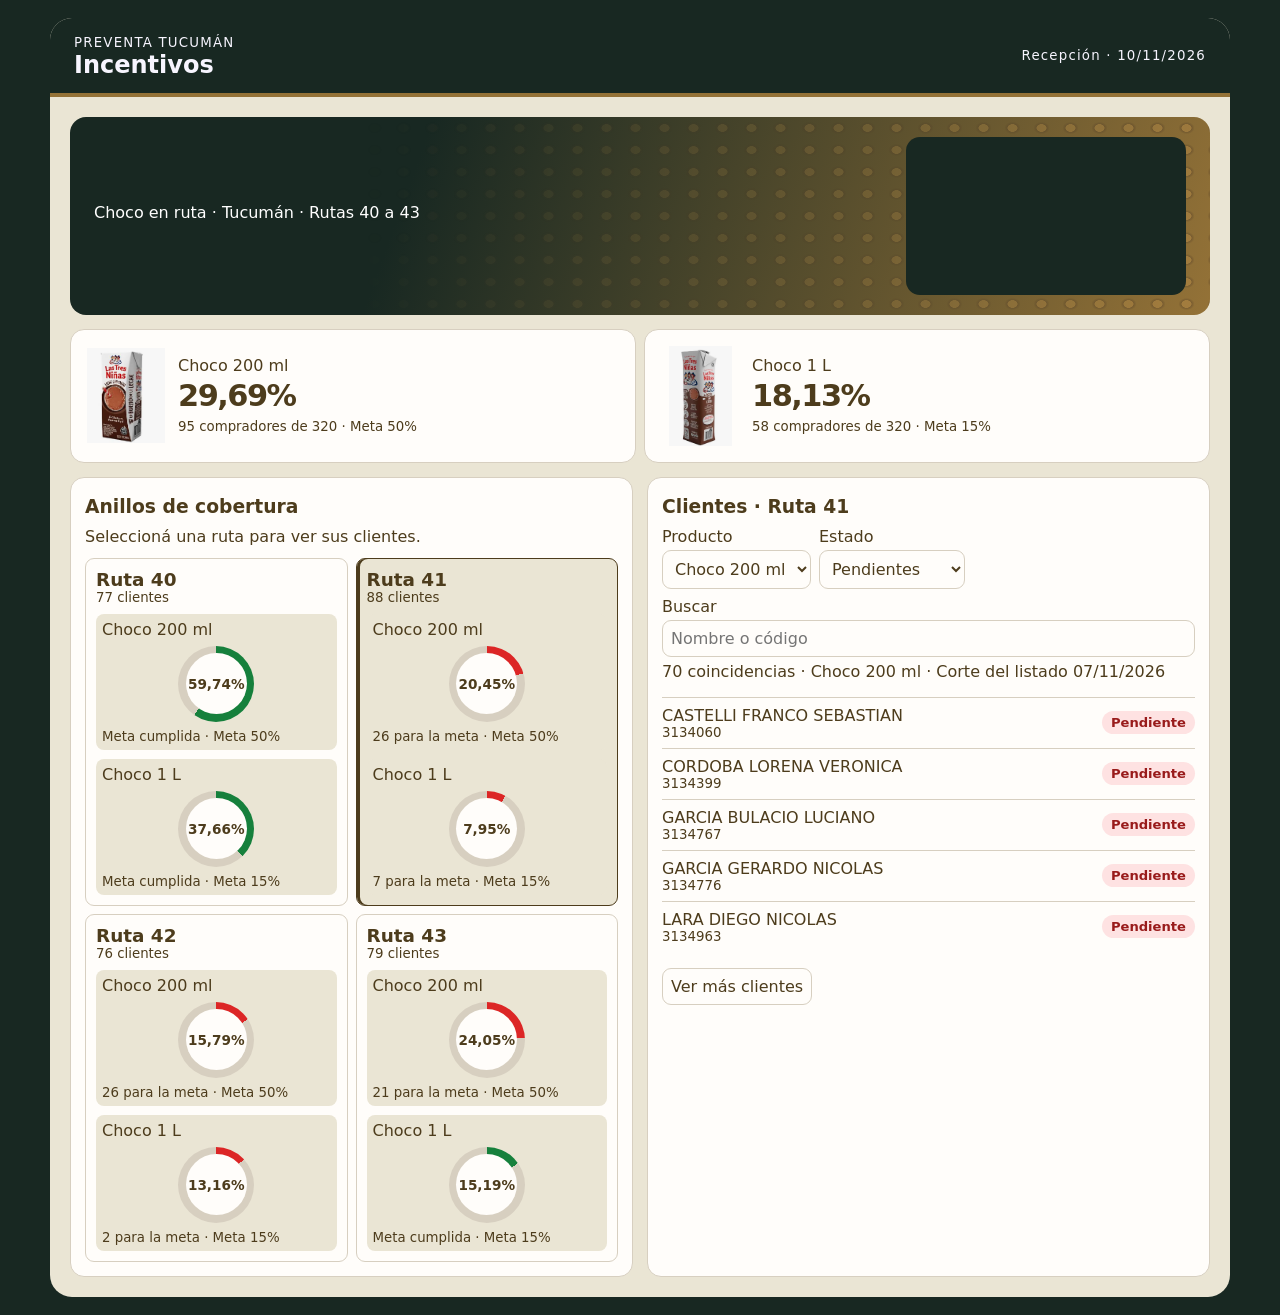
==== commit fd692675: "Colorear aros según cumplimiento de la meta" ====
--- a/index.html
+++ b/index.html
@@ -301,7 +301,7 @@
 
 #choco-fauna .indicator{margin-top:9px;display:grid;gap:3px;padding:6px;background:var(--canvas);border-radius:8px}
 #choco-fauna .indicator span{margin:0}
-#choco-fauna .ring{width:76px;height:76px;margin:4px auto;border-radius:50%;background:conic-gradient(var(--accent) var(--sweep),var(--edge) 0);display:grid;place-items:center}
+#choco-fauna .ring{width:76px;height:76px;margin:4px auto;border-radius:50%;background:conic-gradient(var(--ring-color,var(--accent)) var(--sweep),var(--edge) 0);display:grid;place-items:center}
 #choco-fauna .ring strong{width:61px;height:61px;display:grid;place-items:center;background:var(--paper);border-radius:50%;font-size:.85em}
 #fauna1 .route-grid,#fauna2 .route-grid,#fauna3 .route-grid{grid-template-columns:1fr}
 #fauna1 .route-grid button,#fauna2 .route-grid button,#fauna3 .route-grid button{display:grid;grid-template-columns:repeat(2,minmax(0,1fr));column-gap:8px}
@@ -360,7 +360,7 @@
    const needed=Math.ceil(row.clientesBase*goal/100);
    const steps=Array.from({length:8},(_,i)=>'<i class="'+(i<Math.floor(8*Math.min(row[key]/needed,1))?'filled':'')+'"></i>').join('');
    const indicators=[
-    '<div class="ring" style="--sweep:'+coverage+'%"><strong>'+pct(row[key],row.clientesBase)+'</strong></div><small>'+label+' · Meta '+goal+'%</small>',
+    '<div class="ring" style="--ring-color:'+(row[key]>=needed?'#16803c':'#dc2626')+';--sweep:'+coverage+'%"><strong>'+pct(row[key],row.clientesBase)+'</strong></div><small>'+label+' · Meta '+goal+'%</small>',
     '<strong>'+row[key]+' / '+needed+'</strong><small>Compradores / meta · '+label+'</small>',
     '<div class="steps" aria-hidden="true">'+steps+'</div><strong>'+row[key]+' de '+needed+'</strong><small>'+label+'</small>',
     '<div class="gap-bar" aria-hidden="true"><i style="width:'+100*missing/Math.max(1,...routes.map(r=>gap(r,key,goal)))+'%"></i></div><strong>'+missing+' faltantes</strong><small>'+pct(row[key],row.clientesBase)+' de cobertura · Meta '+goal+'%</small>'
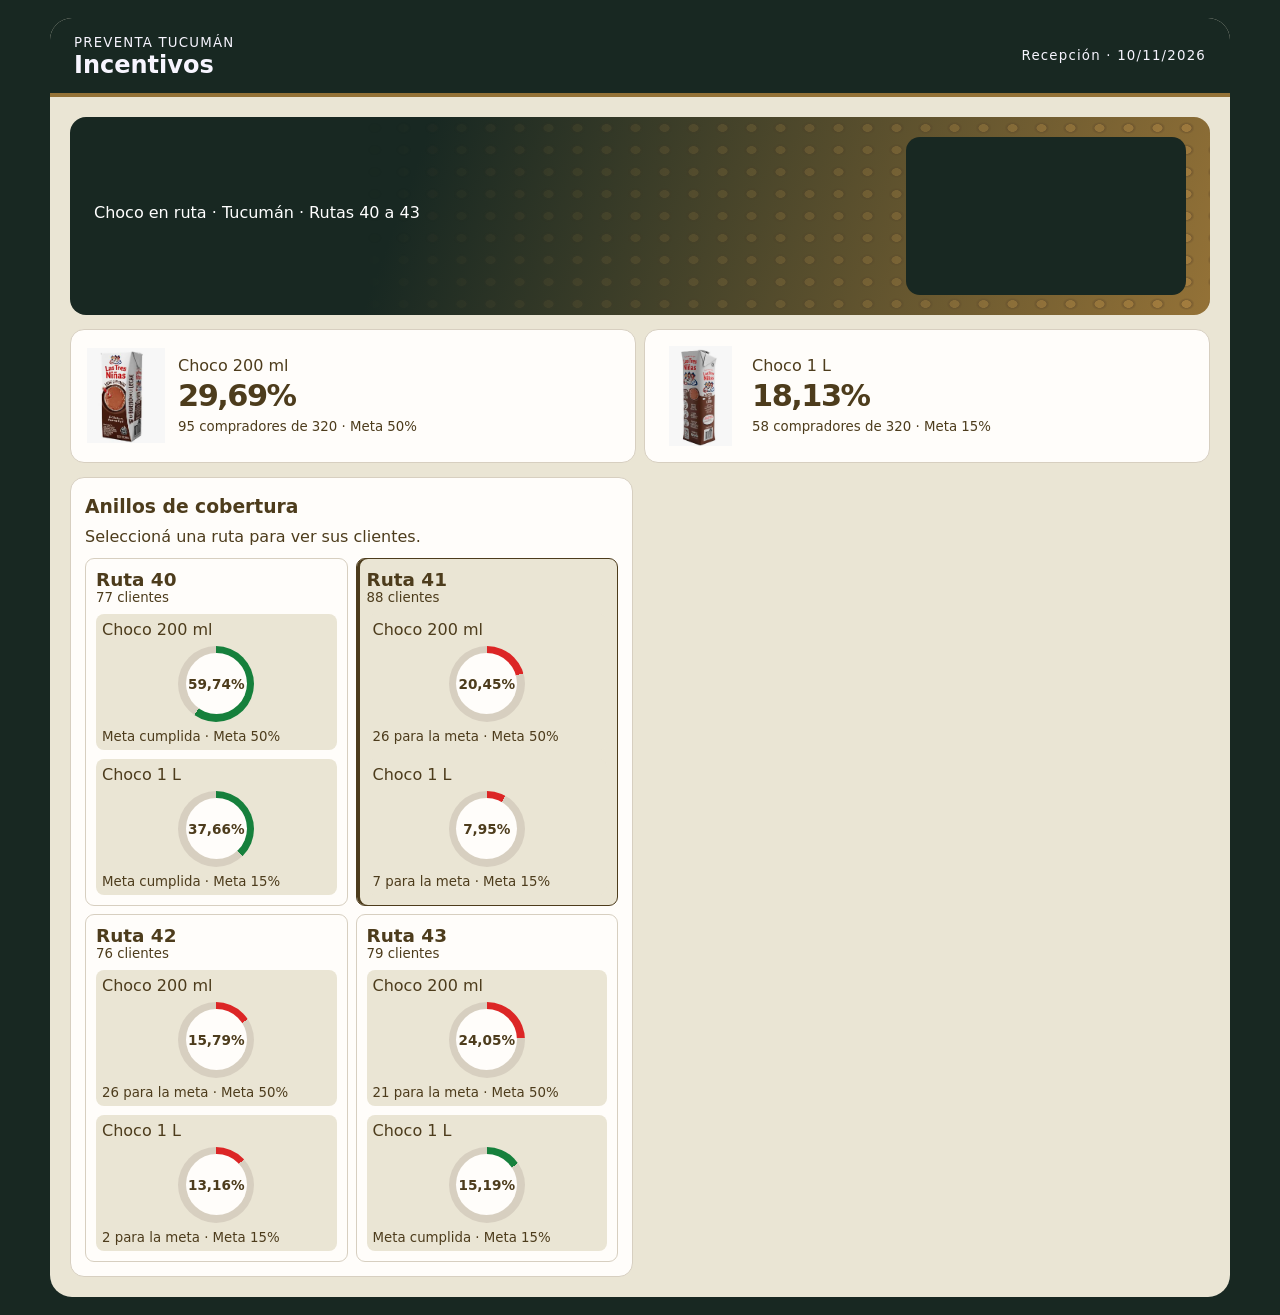
==== commit 26afc36a: "Separar avance y clientes en dos vistas" ====
--- a/index.html
+++ b/index.html
@@ -17,6 +17,11 @@
 #choco-fauna li b.cliente-comprador{color:#166534;background:#dcfce7}
 #choco-fauna li b.cliente-pendiente{color:#991b1b;background:#fee2e2}
 </style>
+<style>
+#fauna0 [hidden]{display:none!important}
+#fc0-detalle{grid-column:1/-1}
+#fc0-volver{margin-bottom:12px}
+</style>
 </head><body>
 <div id="choco-fauna"><div id="fauna0">
 <header><div><small>PREVENTA TUCUMÁN</small><h2>Incentivos</h2></div><small id="fc0-corte"></small></header>
@@ -25,8 +30,8 @@
   <video aria-label="Publicidad de Las Tres Niñas" src="./las-tres-ninas.mp4" autoplay muted loop playsinline style="display:block;width:100%;aspect-ratio:16/9;object-fit:contain;border-radius:14px;background:#182822"></video>
 </div></div>
 <section class="metrics" id="fc0-mesa"></section>
-<section class="surface"><h3>Anillos de cobertura</h3><p>Seleccioná una ruta para ver sus clientes.</p><div class="route-grid" id="fc0-rutas"></div></section>
-<section class="surface"><h3 id="fc0-titulo">Clientes de la ruta</h3>
+<section class="surface" id="fc0-cobertura"><h3>Anillos de cobertura</h3><p>Seleccioná una ruta para ver sus clientes.</p><div class="route-grid" id="fc0-rutas"></div></section>
+<section class="surface" id="fc0-detalle" hidden><button type="button" class="cursor-interaction" id="fc0-volver">← Volver al avance</button><h3 id="fc0-titulo">Clientes de la ruta</h3>
 <div class="controls">
 <label>Producto <select id="fc0-producto"><option value="0">Choco 200 ml</option><option value="1">Choco 1 L</option></select></label>
 <label>Estado <select id="fc0-estado"><option value="0">Pendientes</option><option value="1">Compradores</option><option value="all">Todos</option></select></label>
@@ -330,6 +335,15 @@
  const view=0;
  const pct=(n,b)=>(100*n/b).toLocaleString('es-AR',{maximumFractionDigits:2})+'%';
  let route='41',limit=5;
+ const overview=root.querySelector('.overview');
+ function showClients(show){
+  for(const section of [overview,get('mesa'),get('cobertura')])section.hidden=show;
+  get('detalle').hidden=!show;
+  const target=show?get('volver'):get('rutas').querySelector('[data-route="'+route+'"]');
+  target?.focus({preventScroll:true});
+  window.scrollTo(0,0);
+ }
+ get('volver').addEventListener('click',()=>showClients(false));
  const updated = new Date(data.updatedAt);
  get('corte').textContent = data.corte ? 'Corte del reporte · '+data.corte :
    (Number.isNaN(updated.valueOf()) ? 'Avance del reporte' : 'Recepción · '+updated.toLocaleDateString('es-AR',{timeZone:'America/Argentina/Buenos_Aires'}));
@@ -367,7 +381,7 @@
    ];
    return '<div class="indicator"><span>'+name+'</span>'+indicators[view]+'</div>';
   }).join('');
-  button.addEventListener('click',()=>{route=row.ruta;limit=5;render()});
+  button.addEventListener('click',()=>{route=row.ruta;limit=5;render();showClients(true)});
   get('rutas').append(button);
  }
  function render(){
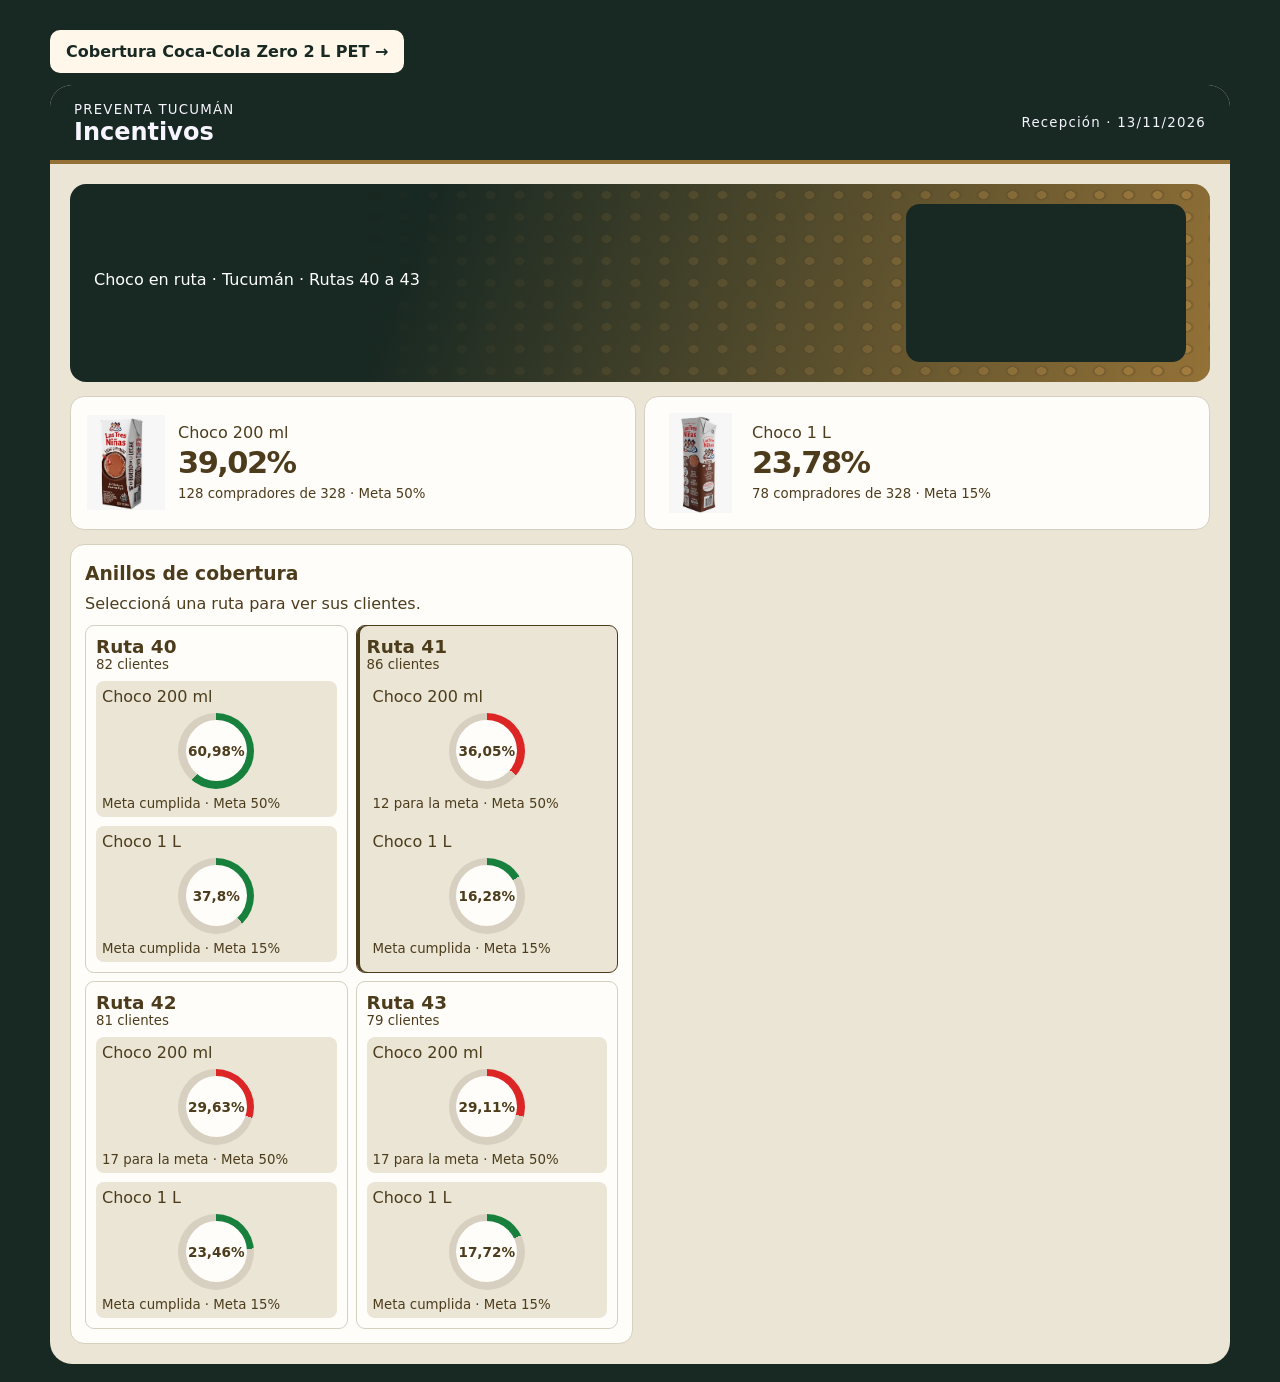
==== commit 52539fdb: "Enlazar cobertura Coca-Cola Zero desde Incentivos" ====
--- a/index.html
+++ b/index.html
@@ -23,6 +23,7 @@
 #fc0-volver{margin-bottom:12px}
 </style>
 </head><body>
+<nav aria-label="Coberturas" style="max-width:1180px;margin:12px auto;font:600 16px system-ui;padding:0 12px"><a href="./cobertura-zero.html" style="display:inline-block;background:#fff8ea;color:#182822;border-radius:10px;padding:12px 16px;text-decoration:none">Cobertura Coca-Cola Zero 2 L PET →</a></nav>
 <div id="choco-fauna"><div id="fauna0">
 <header><div><small>PREVENTA TUCUMÁN</small><h2>Incentivos</h2></div><small id="fc0-corte"></small></header>
 <main>
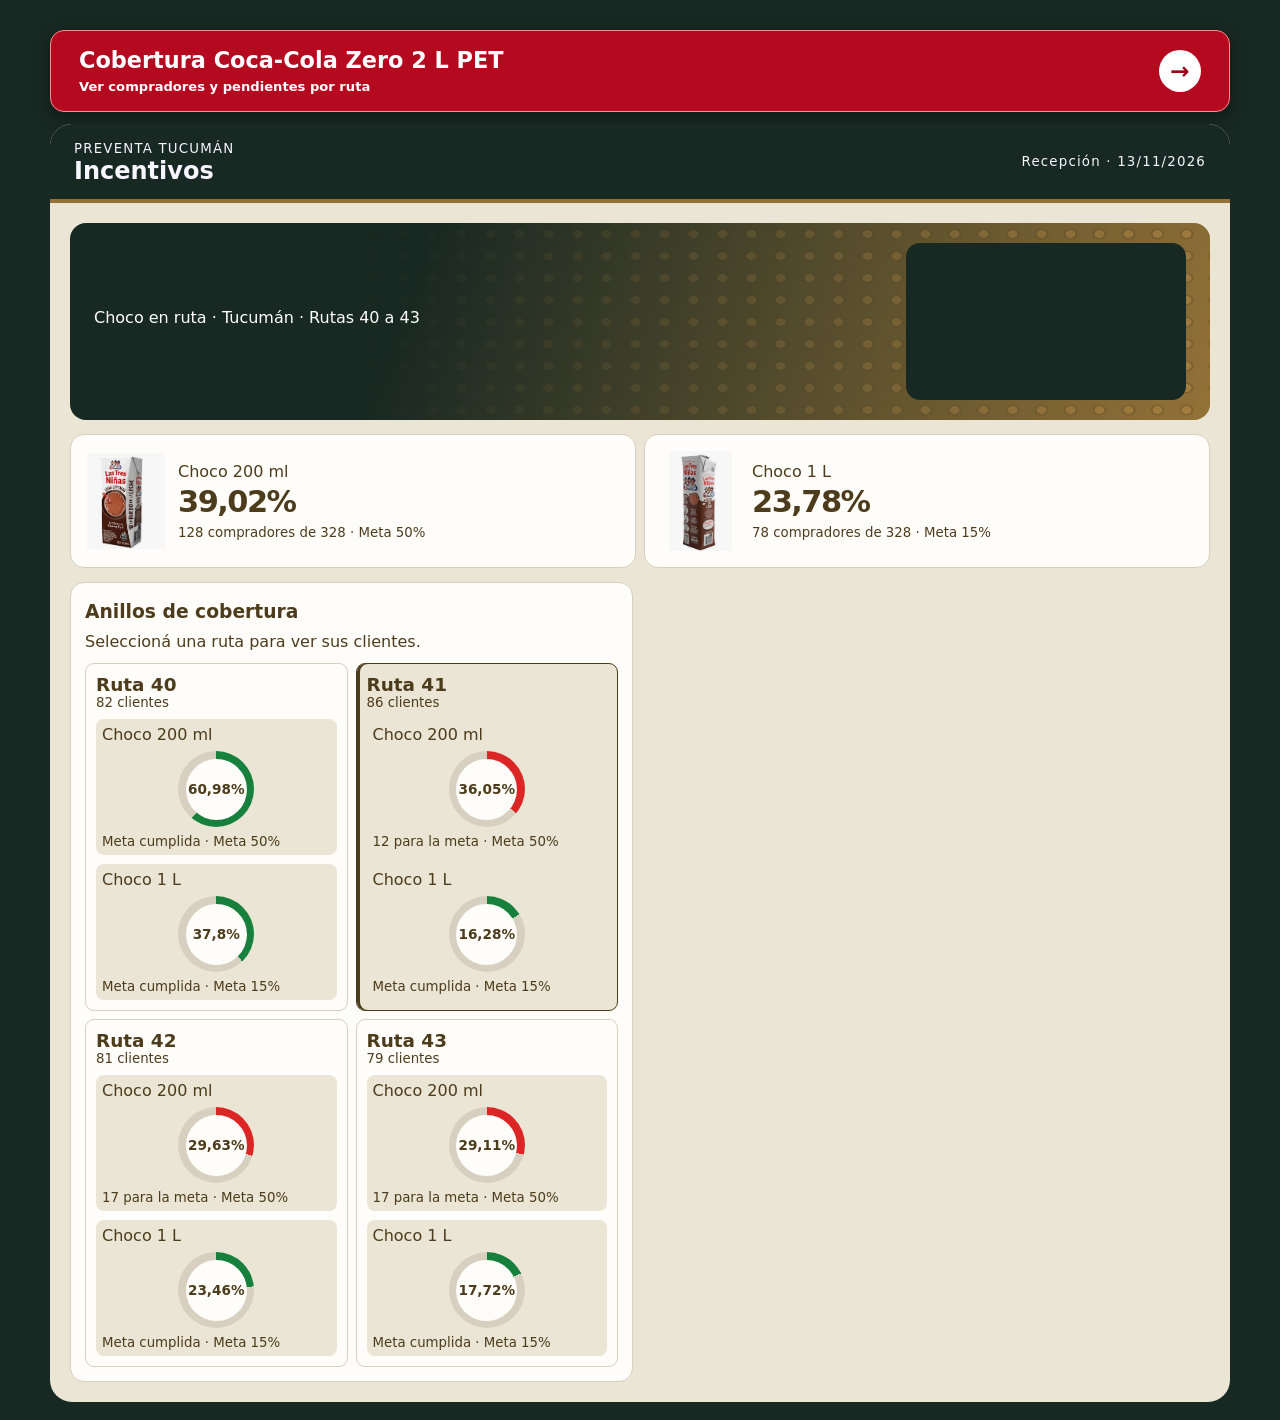
==== commit 33c33b0a: "Destacar el acceso a cobertura Coca-Cola Zero" ====
--- a/index.html
+++ b/index.html
@@ -23,7 +23,20 @@
 #fc0-volver{margin-bottom:12px}
 </style>
 </head><body>
-<nav aria-label="Coberturas" style="max-width:1180px;margin:12px auto;font:600 16px system-ui;padding:0 12px"><a href="./cobertura-zero.html" style="display:inline-block;background:#fff8ea;color:#182822;border-radius:10px;padding:12px 16px;text-decoration:none">Cobertura Coca-Cola Zero 2 L PET →</a></nav>
+<style>
+.zero-nav { max-width:1180px; margin:12px auto; padding:0 12px; }
+.zero-nav a { display:flex; align-items:center; justify-content:space-between; gap:14px; padding:16px clamp(16px,4vw,28px); border:1px solid #ff8a91; border-radius:14px; background:#b50920; color:#fff; box-shadow:0 5px 16px #0005; font:800 clamp(1.05rem,3.5vw,1.4rem)/1.2 system-ui,sans-serif; text-decoration:none; }
+.zero-nav a:hover { background:#990619; }
+.zero-nav a:focus-visible { outline:3px solid #fff; outline-offset:3px; }
+.zero-nav small { display:block; margin-top:5px; font-size:.82rem; font-weight:600; }
+.zero-nav .zero-arrow { display:grid; flex:0 0 42px; height:42px; place-items:center; border-radius:50%; background:#fff; color:#990619; font-size:1.45rem; }
+</style>
+<nav class="zero-nav" aria-label="Coberturas">
+  <a href="./cobertura-zero.html">
+    <span>Cobertura Coca-Cola Zero 2 L PET<small>Ver compradores y pendientes por ruta</small></span>
+    <span class="zero-arrow" aria-hidden="true">→</span>
+  </a>
+</nav>
 <div id="choco-fauna"><div id="fauna0">
 <header><div><small>PREVENTA TUCUMÁN</small><h2>Incentivos</h2></div><small id="fc0-corte"></small></header>
 <main>
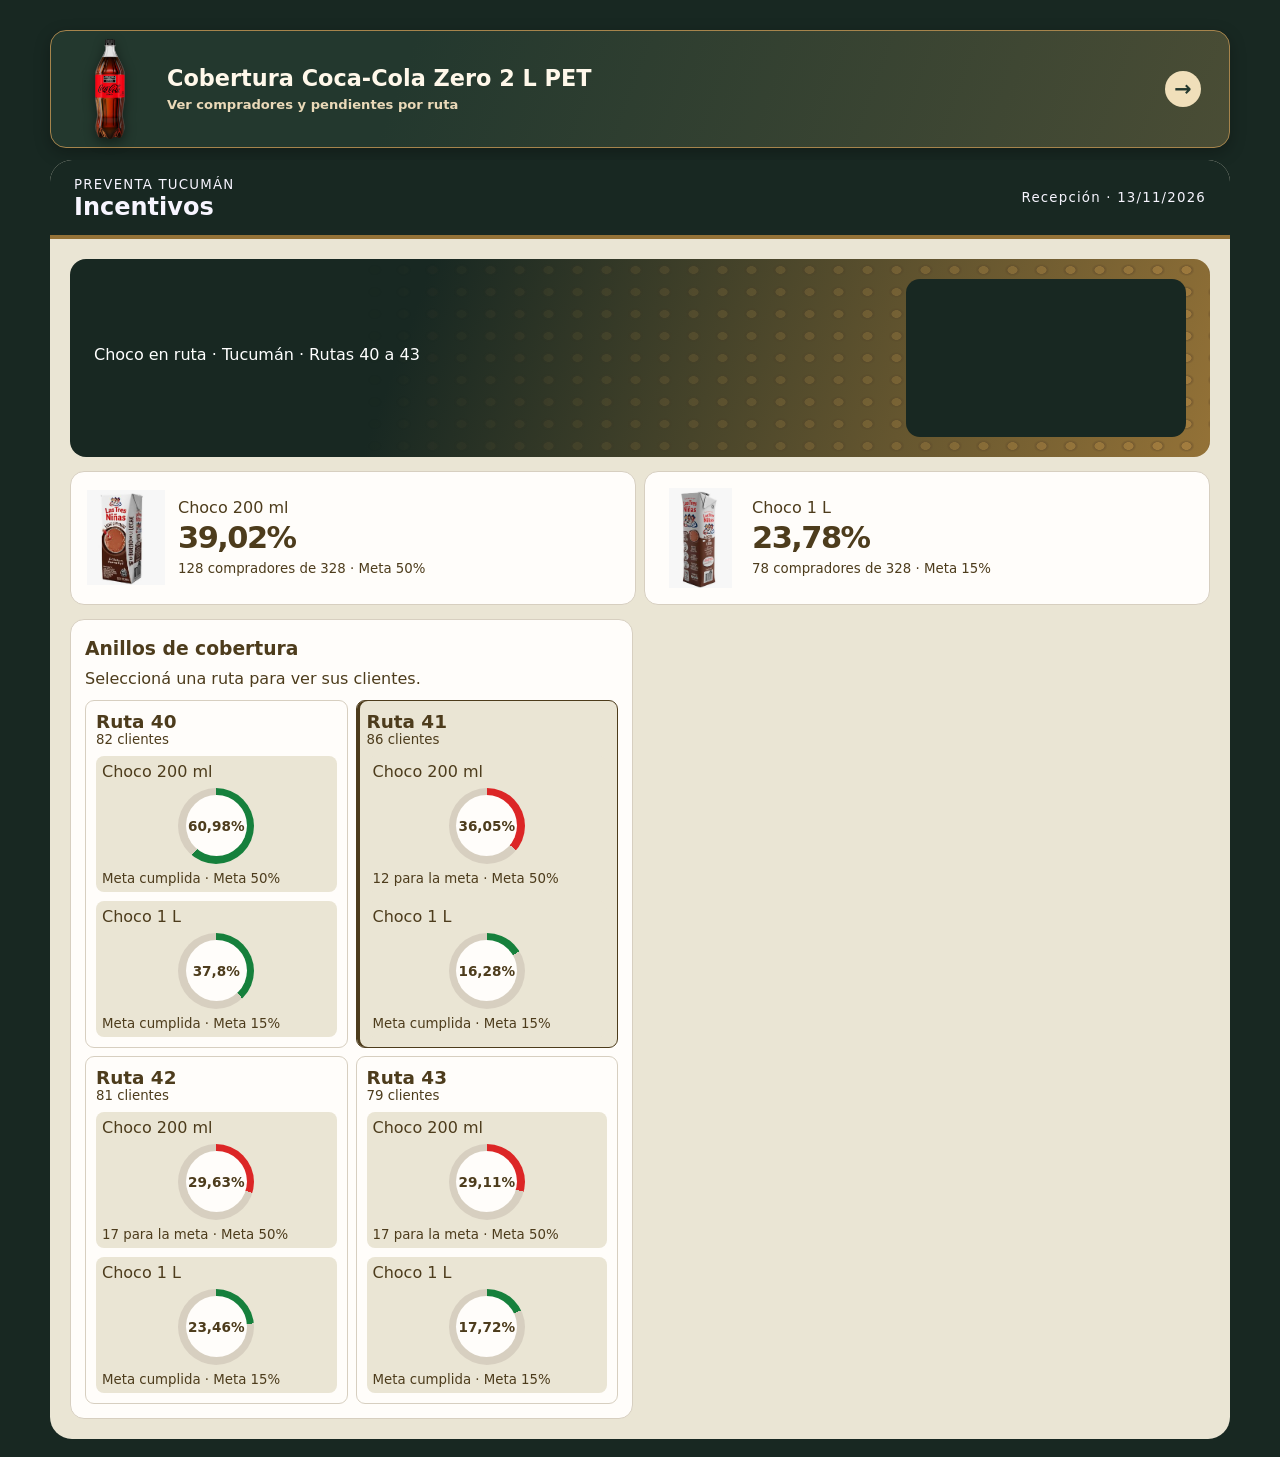
==== commit c5badb41: "Integrar la botella Zero y la paleta verde y crema al acceso de cobertura" ====
--- a/index.html
+++ b/index.html
@@ -25,14 +25,16 @@
 </head><body>
 <style>
 .zero-nav { max-width:1180px; margin:12px auto; padding:0 12px; }
-.zero-nav a { display:flex; align-items:center; justify-content:space-between; gap:14px; padding:16px clamp(16px,4vw,28px); border:1px solid #ff8a91; border-radius:14px; background:#b50920; color:#fff; box-shadow:0 5px 16px #0005; font:800 clamp(1.05rem,3.5vw,1.4rem)/1.2 system-ui,sans-serif; text-decoration:none; }
-.zero-nav a:hover { background:#990619; }
-.zero-nav a:focus-visible { outline:3px solid #fff; outline-offset:3px; }
-.zero-nav small { display:block; margin-top:5px; font-size:.82rem; font-weight:600; }
-.zero-nav .zero-arrow { display:grid; flex:0 0 42px; height:42px; place-items:center; border-radius:50%; background:#fff; color:#990619; font-size:1.45rem; }
+.zero-nav a { display:flex; align-items:center; gap:clamp(12px,3vw,26px); padding:8px clamp(12px,4vw,28px); border:1px solid #a6844c; border-radius:16px; background:linear-gradient(110deg,#23382e 30%,#4a4d35); color:#fff8ea; box-shadow:0 5px 16px #0004; font:800 clamp(1.05rem,3.5vw,1.4rem)/1.2 system-ui,sans-serif; text-decoration:none; }
+.zero-nav a:hover { background:linear-gradient(110deg,#2e4939 30%,#585b40); }
+.zero-nav a:focus-visible { outline:3px solid #fff8ea; outline-offset:3px; }
+.zero-nav img { width:clamp(43px,10vw,62px); height:100px; object-fit:contain; flex:none; filter:drop-shadow(0 4px 6px #0007); }
+.zero-nav small { display:block; margin-top:5px; color:#ead9b8; font-size:.82rem; font-weight:600; }
+.zero-nav .zero-arrow { display:grid; flex:0 0 36px; height:36px; margin-left:auto; place-items:center; border-radius:50%; background:#f0dfba; color:#23382e; font-size:1.3rem; }
 </style>
 <nav class="zero-nav" aria-label="Coberturas">
   <a href="./cobertura-zero.html">
+    <img src="[data-uri]" alt="" width="62" height="100">
     <span>Cobertura Coca-Cola Zero 2 L PET<small>Ver compradores y pendientes por ruta</small></span>
     <span class="zero-arrow" aria-hidden="true">→</span>
   </a>
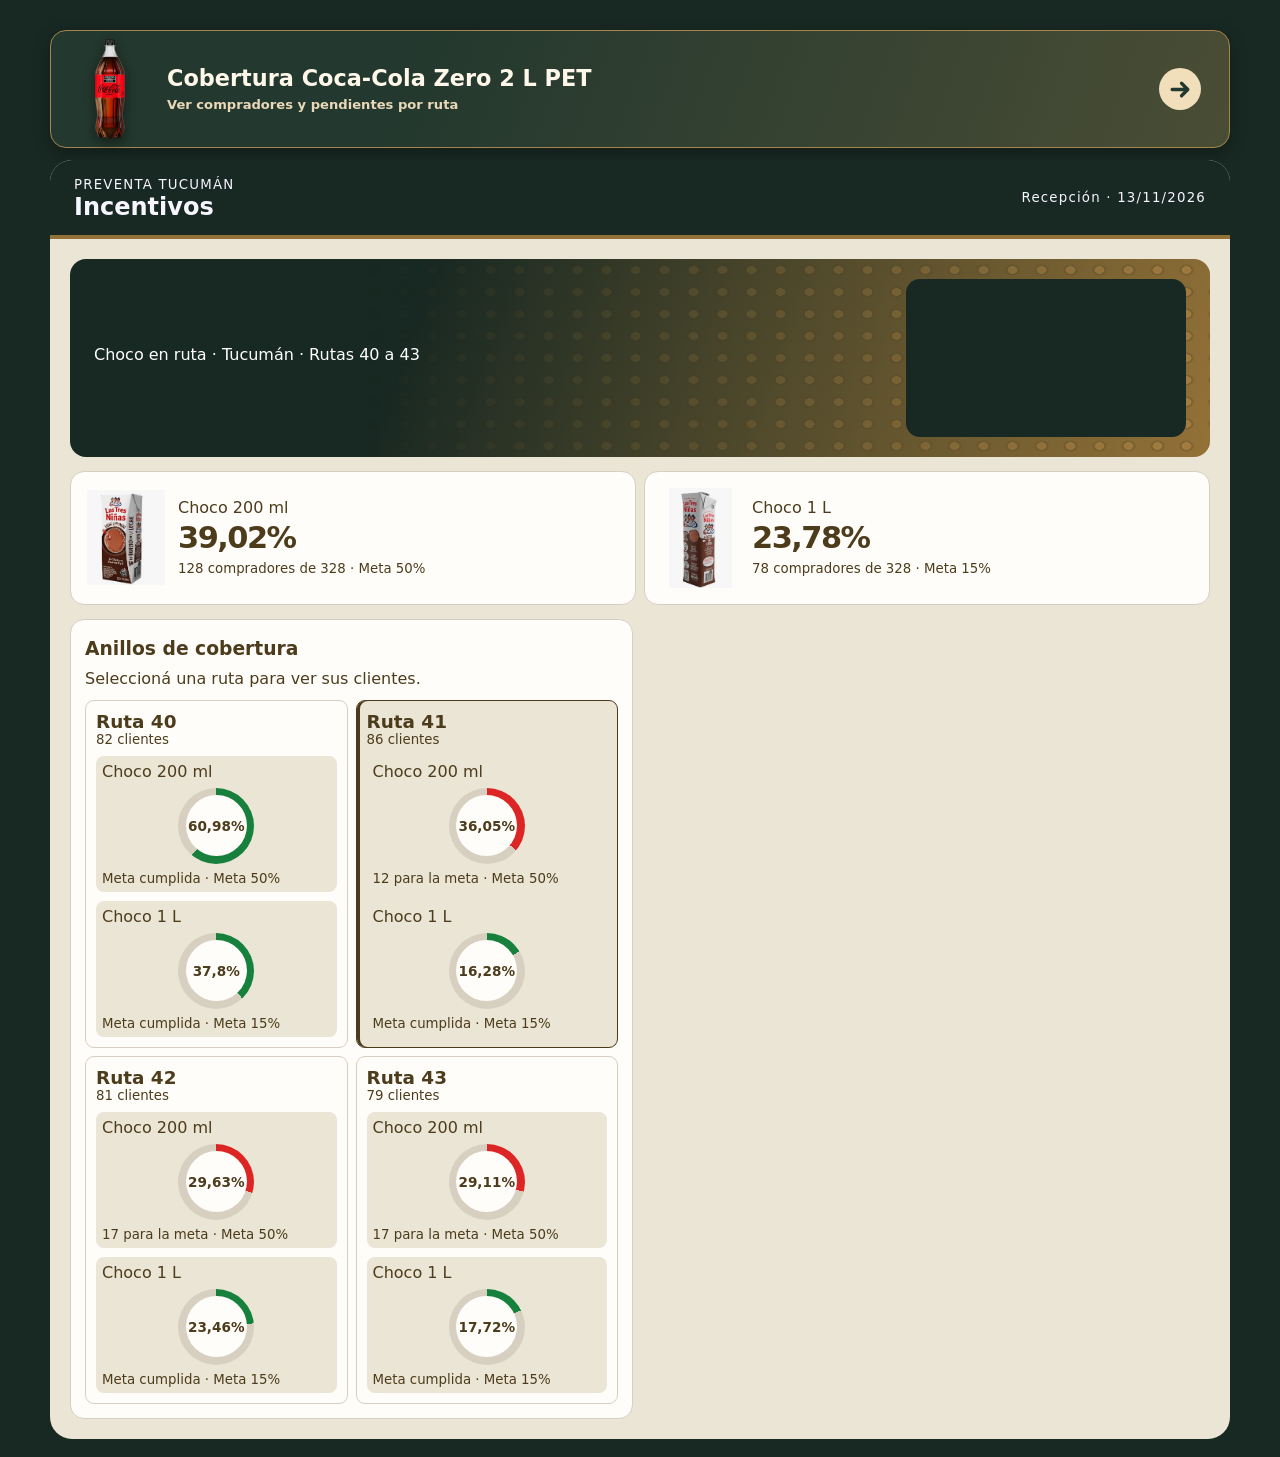
==== commit 39744f32: "Agrandar y engrosar la flecha de cobertura Zero" ====
--- a/index.html
+++ b/index.html
@@ -30,13 +30,13 @@
 .zero-nav a:focus-visible { outline:3px solid #fff8ea; outline-offset:3px; }
 .zero-nav img { width:clamp(43px,10vw,62px); height:100px; object-fit:contain; flex:none; filter:drop-shadow(0 4px 6px #0007); }
 .zero-nav small { display:block; margin-top:5px; color:#ead9b8; font-size:.82rem; font-weight:600; }
-.zero-nav .zero-arrow { display:grid; flex:0 0 36px; height:36px; margin-left:auto; place-items:center; border-radius:50%; background:#f0dfba; color:#23382e; font-size:1.3rem; }
+.zero-nav .zero-arrow { display:grid; flex:0 0 42px; height:42px; margin-left:auto; place-items:center; border-radius:50%; background:#f0dfba; color:#23382e; font-size:1.3rem; }
 </style>
 <nav class="zero-nav" aria-label="Coberturas">
   <a href="./cobertura-zero.html">
     <img src="[data-uri]" alt="" width="62" height="100">
     <span>Cobertura Coca-Cola Zero 2 L PET<small>Ver compradores y pendientes por ruta</small></span>
-    <span class="zero-arrow" aria-hidden="true">→</span>
+    <span class="zero-arrow" aria-hidden="true"><svg width="25" height="25" viewBox="0 0 24 24" fill="none" stroke="currentColor" stroke-width="3.2" stroke-linecap="round" stroke-linejoin="round"><path d="M4 12h15m-6-6 6 6-6 6"/></svg></span>
   </a>
 </nav>
 <div id="choco-fauna"><div id="fauna0">
